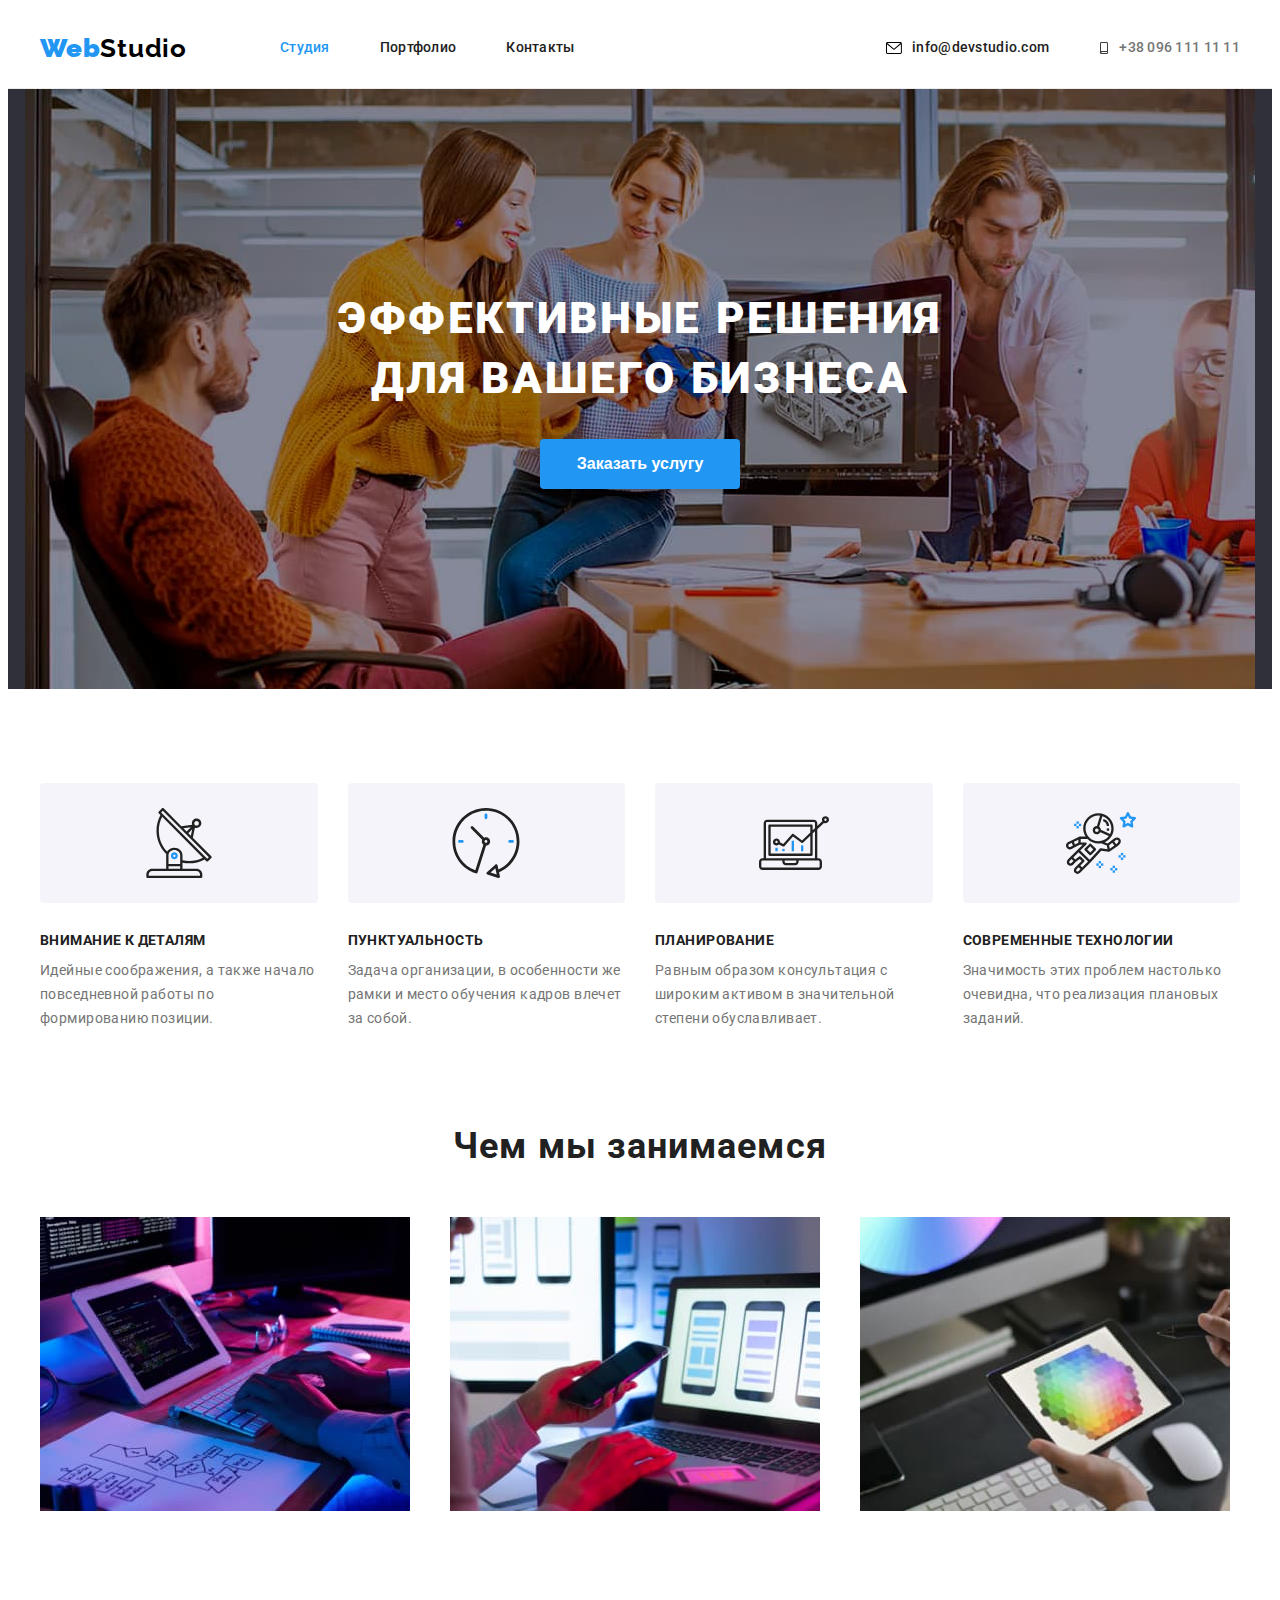
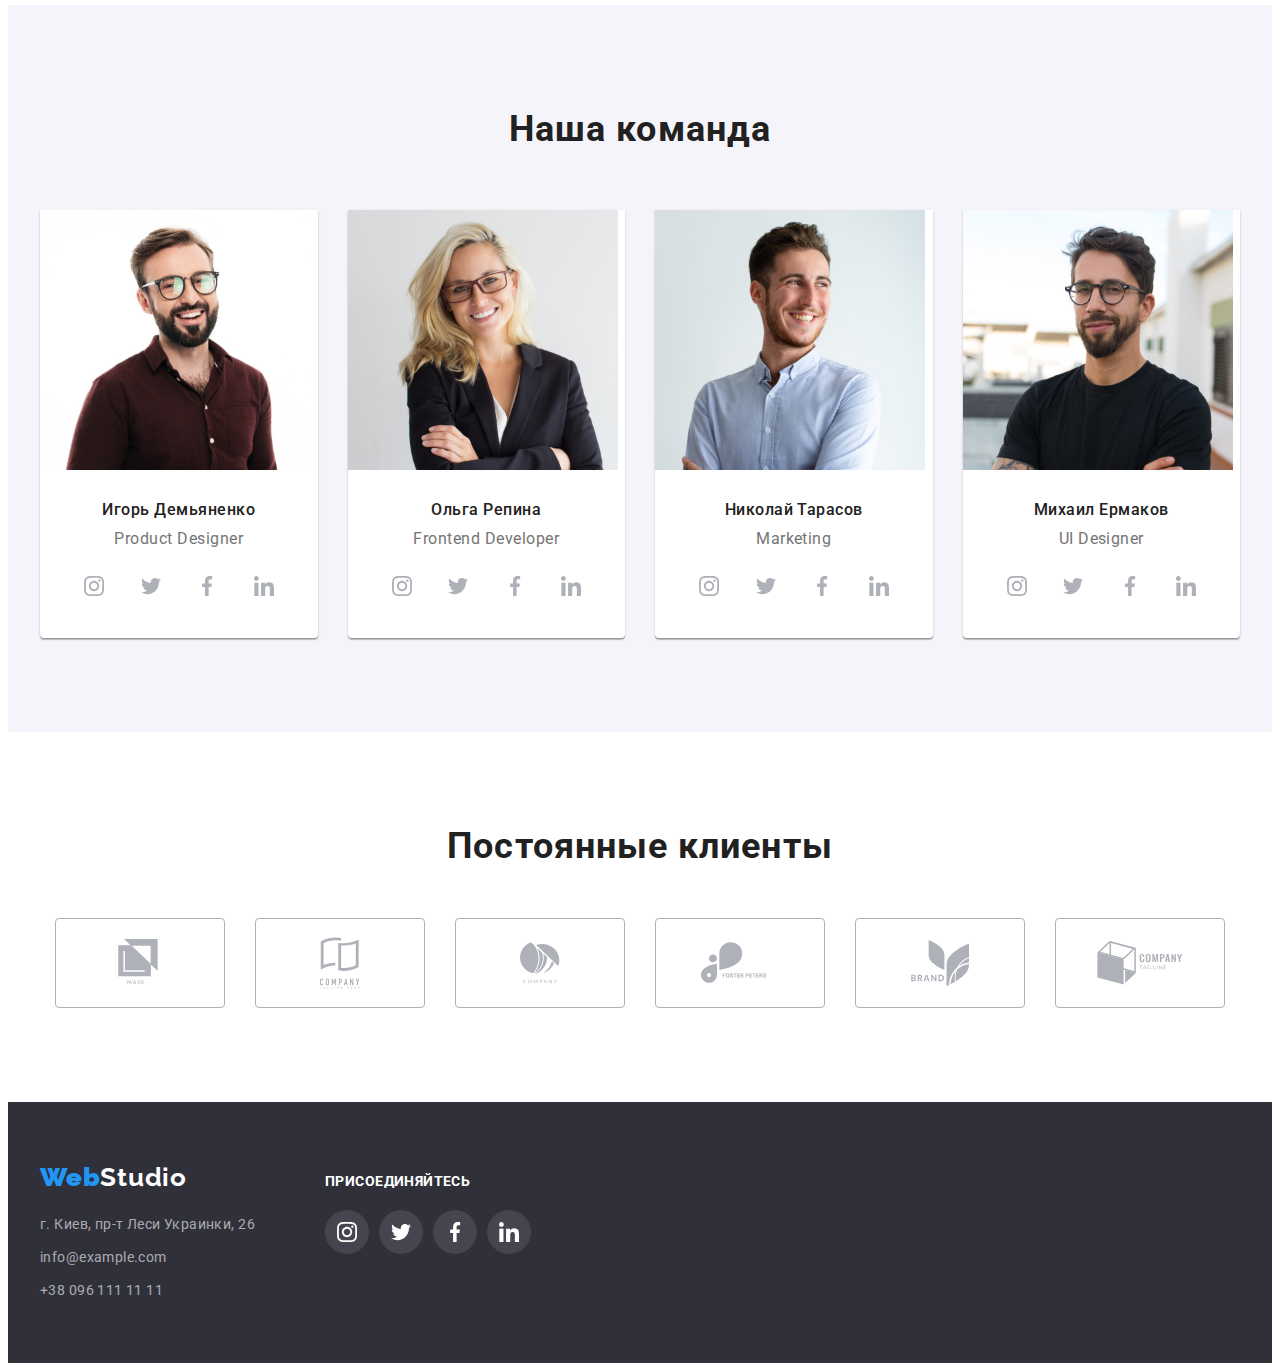
==== index.html @ 1218a974 "c" ====
<!DOCTYPE html>
<html lang="ru">
  <head>
    <meta charset="UTF-8" />
    <meta http-equiv="X-UA-Compatible" content="IE=edge" />
    <meta name="viewport" content="width=device-width, initial-scale=1.0" />
    <title>Вебстудия</title>
    <link
      rel="stylesheet"
      href="https://cdnjs.cloudflare.com/ajax/libs/modern-normalize/1.0.0/modern-normalize.min.css"
      integrity="sha512-ISS7cAi1PEhQ8jnbJpJZMd29NlhNj4AWYyLOSp2CE/CsHxTCu+r+t0D2yoJudVrd0/8fTVPUVDzY5Tvli75u/g=="
      crossorigin="anonymous"
    />

    <link rel="preconnect" href="https://fonts.gstatic.com" />
    <link
      href="https://fonts.googleapis.com/css2?family=Raleway:ital,wght@1,700&family=Roboto:wght@400;500;700;900&display=swap"
      rel="stylesheet"
    />
    <link rel="stylesheet" href="./css/styles.css" />
  </head>

  <body>
    <header class="header">
      <div class="container header-conteiner">
        <nav class="navigation">
          <a class="logo-link link" href=""
            ><span class="web">Web</span>Studio</a
          >

          <ul class="navigation-list list">
            <li class="navigation-item">
              <a class="navigation-link link current" href="">Студия</a>
            </li>
            <li class="navigation-item">
              <a class="navigation-link link" href="./portfolio.html"
                >Портфолио</a
              >
            </li>
            <li class="navigation-item">
              <a class="navigation-link link" href="">Контакты</a>
            </li>
          </ul>
        </nav>
        <ul class="header-contact-list list">
          <li class="header-contact-list-item">
            <a class="mail-link link" href="mailto:info@devstudio.com">
              <svg class="envelope">
                <use
                  class="envelope-icon"
                  href="./images/sprite.svg#icon-envelope"
                ></use>
              </svg>
              info@devstudio.com</a
            >
          </li>
          <li class="header-contact-list-item">
            <a class="tel-link link" href="tel:+380961111111"
              ><svg class="smartfone">
                <use
                  class="smartfone-icon"
                  href="./images/sprite.svg#icon-smartphone"
                ></use>
              </svg>
              +38 096 111 11 11</a
            >
          </li>
        </ul>
      </div>
    </header>

    <main>
      <!--HERO-->
      <section class="hero">
        <div class="container hero-container">
          <h1 class="hero-title">
            Эффективные решения <br />
            для вашего бизнеса
          </h1>
          <button class="modal-btn" type="button">Заказать услугу</button>
        </div>
      </section>

      <!--Преимущества-->
      <section class="privelegius">
        <div class="container">
          <h2 class="visually-hidden">Преимущества</h2>
         
          <ul class="privelegius-list list">
            <li class="privelegius-item">
              <div class="privelegius-group">
                <svg class="privelegius-group-icon">
                  <use href="./images/sprite.svg#icon-antenna"></use>
                </svg>
              </div>
              <h3 class="privelegius-title">Внимание к деталям</h3>
              <p class="discription">
                Идейные соображения, а также начало повседневной работы по
                формированию позиции.
              </p>
            </li>
            <li class="privelegius-item">
              <div class="privelegius-group">
                <svg  class="privelegius-group-icon">
                  <use href="./images/sprite.svg#icon-clock"></use>
                </svg>
              </div>
              <h3 class="privelegius-title">Пунктуальность</h3>
              <p class="discription">
                Задача организации, в особенности же рамки и место обучения
                кадров влечет за собой.
              </p>
            </li>
            <li class="privelegius-item">
              <div class="privelegius-group">
                <svg  class="privelegius-group-icon">
                  <use href="./images/sprite.svg#icon-diagram"></use>
                </svg>
              </div class="privelegius-group">
              <h3 class="privelegius-title">Планирование</h3>
              <p class="discription">
                Равным образом консультация с широким активом в значительной
                степени обуславливает.
              </p>
            </li>
            <li class="privelegius-item">
              <div class="privelegius-group">
                <svg  class="privelegius-group-icon">
                  <use href="./images/sprite.svg#icon-astronaut"></use>
                </svg>
              </div>
              <h3 class="privelegius-title">Современные технологии</h3>
              <p class="discription">
                Значимость этих проблем настолько очевидна, что реализация
                плановых заданий.
              </p>
            </li>
          </ul>
        </div>
      </section>
      <!--Вид занятий-->
      <section class="about">
        <div class="container">
          <h2 class="about-title">Чем мы занимаемся</h2>
          <ul class="about-list list">
            <li class="about-list-item">
              <img
                class="about-list-img"
                src="./images/what-we-do/comp.jpg"
                alt="разрабатываем дизайн програм для компьютеров"
                width="370"
                height="294"
              />
            </li>
            <li class="about-list-item">
              <img
                src="./images/what-we-do/tel.jpg"
                alt="разрабатываем дизайн програм для телефонов"
                width="370"
                height="294"
              />
            </li>
            <li class="about-list-item">
              <img
                class="about-list-img"
                src="./images/what-we-do/tablet.jpg"
                alt="разрабатываем дизайн програм для планшетов"
                width="370"
                height="294"
              />
            </li>
          </ul>
        </div>
      </section>
      <!--Состав команды-->
      <section class="members">
        <div class="container">
          <h2 class="members-title">Наша команда</h2>
          <ul class="members-list list">
            <li class="members-list-item">
              <img
                class="members-list-foto"
                src="./images/our-team/igor.jpg"
                alt="молодой человек в коричневой рубашке и очках улыбается"
                width="270"
                height="260"
              />
              <div class="members-list-wrapper">
                
                <h3 class="name-title">Игорь Демьяненко</h3>
                <p class="profession" lang="en">Product Designer</p>
                <ul class="social-list list">
                  <li class="social-list-item">
                    <a class="social-list-link link" href="">
                      <div class="social-block">
                <svg class="social-list-icon">
                  <use href="./images/sprite.svg#icon-instagram">
                  </use>
                 
                </svg>
                </div>
                </a>
                </li>
                 <li class="social-list-item">
                    <a class="social-list-link link" href="">
                      <div class="social-block">
                <svg class="social-list-icon">
                  <use href="./images/sprite.svg#icon-twitter">
                  </use>
                 
                </svg>
                </div>
                </a>
                </li>
                 <li class="social-list-item">
                    <a class="social-list-link link" href="">
                      <div class="social-block">
                <svg class="social-list-icon">
                  <use href="./images/sprite.svg#icon-facebook">
                  </use>
                 
                </svg>
                </div>
                </a>
                </li>
                 <li class="social-list-item">
                    <a class="social-list-link link" href="">
                      <div class="social-block">
                <svg class="social-list-icon">
                  <use href="./images/sprite.svg#icon-linkedin">
                  </use>
                 
                </svg>
                </div>
                </a>
                </li>
                </ul>
              </div>
            </li>
            <li class="members-list-item">
              <img
                class="members-list-foto"
                src="./images/our-team/olga.jpg"
                alt="белокурая девушка в очках улыбается"
                width="270"
                height="260"
              />
              <div class="members-list-wrapper">
                <h3 class="name-title">Ольга Репина</h3>
                <p class="profession" lang="en">Frontend Developer</p>
                <ul class="social-list list">
                  <li class="social-list-item">
                    <a class="social-list-link link" href="">
                      <div class="social-block">
                <svg class="social-list-icon">
                  <use href="./images/sprite.svg#icon-instagram">
                  </use>
                 
                </svg>
                </div>
                </a>
                </li>
                 <li class="social-list-item">
                    <a class="social-list-link link" href="">
                      <div class="social-block">
                <svg class="social-list-icon">
                  <use href="./images/sprite.svg#icon-twitter">
                  </use>
                 
                </svg>
                </div>
                </a>
                </li>
                 <li class="social-list-item">
                    <a class="social-list-link link" href="">
                      <div class="social-block">
                <svg class="social-list-icon">
                  <use href="./images/sprite.svg#icon-facebook">
                  </use>
                 
                </svg>
                </div>
                </a>
                </li>
                 <li class="social-list-item">
                    <a class="social-list-link link" href="">
                      <div class="social-block">
                <svg class="social-list-icon">
                  <use href="./images/sprite.svg#icon-linkedin">
                  </use>
                 
                </svg>
                </div>
                </a>
                </li>
                </ul>
              </div>
            </li>
            <li class="members-list-item">
              <img
                class="members-list-foto"
                src="./images/our-team/nik.jpg"
                alt="молодой человек в голубой рубашке улыбается"
                width="270"
                height="260"
              />
              <div class="members-list-wrapper">
                <h3 class="name-title">Николай Тарасов</h3>
                <p class="profession" lang="en">Marketing</p>
                <ul class="social-list list">
                  <li class="social-list-item">
                    <a class="social-list-link link" href="">
                      <div class="social-block">
                <svg class="social-list-icon">
                  <use href="./images/sprite.svg#icon-instagram">
                  </use>
                 
                </svg>
                </div>
                </a>
                </li>
                 <li class="social-list-item">
                    <a class="social-list-link link" href="">
                      <div class="social-block">
                <svg class="social-list-icon">
                  <use href="./images/sprite.svg#icon-twitter">
                  </use>
                 
                </svg>
                </div>
                </a>
                </li>
                 <li class="social-list-item">
                    <a class="social-list-link link" href="">
                      <div class="social-block">
                <svg class="social-list-icon">
                  <use href="./images/sprite.svg#icon-facebook">
                  </use>
                 
                </svg>
                </div>
                </a>
                </li>
                 <li class="social-list-item">
                    <a class="social-list-link link" href="">
                      <div class="social-block">
                <svg class="social-list-icon">
                  <use href="./images/sprite.svg#icon-linkedin">
                  </use>
                 
                </svg>
                </div>
                </a>
                </li>
                </ul>
              </div>
            </li>
            <li class="members-list-item">
              <img
                class="members-list-foto"
                src="./images/our-team/mike.jpg"
                alt="молодой человек в черной футболке и очках улыбается"
                width="270"
                height="260"
              />
              <div class="members-list-wrapper">
                <h3 class="name-title">Михаил Ермаков</h3>
                <p class="profession" lang="en">UI Designer</p>
                <ul class="social-list list">
                  <li class="social-list-item">
                    <a class="social-list-link link" href="">
                      <div class="social-block">
                <svg class="social-list-icon">
                  <use href="./images/sprite.svg#icon-instagram">
                  </use>
                 
                </svg>
                </div>
                </a>
                </li>
                 <li class="social-list-item">
                    <a class="social-list-link link" href="">
                      <div class="social-block">
                <svg class="social-list-icon">
                  <use href="./images/sprite.svg#icon-twitter">
                  </use>
                 
                </svg>
                </div>
                </a>
                </li>
                 <li class="social-list-item">
                    <a class="social-list-link link" href="">
                      <div class="social-block">
                <svg class="social-list-icon">
                  <use href="./images/sprite.svg#icon-facebook">
                  </use>
                 
                </svg>
                </div>
                </a>
                </li>
                 <li class="social-list-item">
                    <a class="social-list-link link" href="">
                      <div class="social-block">
                <svg class="social-list-icon">
                  <use href="./images/sprite.svg#icon-linkedin">
                  </use>
                 
                </svg>
                </div>
                </a>
                </li>
                </ul>
        </div>
      </section>
      <!-- Секция постоянные клиенты  -->
      <section class="clients">
        <div class="clients-container container">
          <h2 class="clients-title">Постоянные клиенты</h2>
          <ul class="clients-list list">
            <li class="clients-list-item">
              <a class="clients-list-link link" href="">
                <div class="clients-block">
                <svg width="44" height="48" class="clients-list-icon" >
                  <use href="./images/sprite.svg#icon-logo-one"></use>
                </svg>
                </div>
            </a>
          </li>
            <li class="clients-list-item">
              <a class="clients-list-link link" href="">
                <div class="clients-block">
                 <svg width="40" height="52" class="clients-list-icon" >
                  <use href="./images/sprite.svg#icon-logo-two"></use>
                </svg>
                </div>

            </a>
          </li>
            <li class="clients-list-item">
              <a class="clients-list-link link" href="">
                <div class="clients-block">
                 <svg width="40" height="42" class="clients-list-icon" >
                   
                  <use href="./images/sprite.svg#icon-logo-thre"></use>
                </svg>
                </div>

            </a>
          </li>
            <li class="clients-list-item">
              <a class="clients-list-link link" href="">
                <div class="clients-block">
                 <svg width="78" height="42" class="clients-list-icon" >
                  <use href="./images/sprite.svg#icon-logo-four"></use>
                </svg>
                </div>

            </a>
          </li>
          <li class="clients-list-item">
              <a class="clients-list-link link" href="">
                <div class="clients-block">
                 <svg width="58" height="46" class="clients-list-icon" >
                  <use href="./images/sprite.svg#icon-logo-five"></use>
                </svg>
                </div>

            </a>
          </li>
          <li class="clients-list-item">
              <a class="clients-list-link link" href="">
                <div class="clients-block">
                 <svg width="88" height="44" class="clients-list-icon" >
                  <use href="./images/sprite.svg#icon-logo-six"></use>
                </svg>
                </div>

            </a>
          </li>
          </ul>
        </div>
      </section >
    </main>
    <footer class="footer">
      <h2 class="visually-hidden">Контакты</h2>
      
      <div class="container footer-container">
        <div class="footer-contacts">
        <a class="footer-logo link" href=""
          ><span class="web">Web</span>Studio</a
        >
        
          <address class="address">
            <ul class="footer-list list">
              <li class="footer-list-item">
                <a
                  class="footer-list-link link"
                  href="https://goo.gl/maps/RYazmXWVpMXztePi6"
                  target="_blank"
                  rel="noopener noreferrer"
                  >г. Киев, пр-т Леси Украинки, 26</a
                >
              </li>
              <li class="footer-list-item">
                <a class="footer-list-link link" href="mailto:info@example.com"
                  >info@example.com</a
                >
              </li>
              <li class="footer-list-item">
                <a class="footer-list-link link" href="tel:+380961111111"
                  >+38 096 111 11 11</a
                >
              </li>
            </ul>
          </address>
          </div>
        
      
      <div class="footer-social">
        <b class="footer-social-join">присоединяйтесь</b>
         <ul class="footer-social-list list">
                  <li class="footer-social-list-item">
                    <a class="footer-social-list-link link" href="">
                      <div class="footer-social-block">
                <svg class="footer-social-list-icon">
                  <use href="./images/sprite.svg#icon-instagram">
                  </use>
                 
                </svg>
                </div>
                </a>
                </li>
                 <li class="footer-social-list-item">
                    <a class="footer-social-list-link link" href="">
                      <div class="footer-social-block">
                <svg class="footer-social-list-icon">
                  <use href="./images/sprite.svg#icon-twitter">
                  </use>
                 
                </svg>
                </div>
                </a>
                </li>
                 <li class="footer-social-list-item">
                    <a class="footer-social-list-link link" href="">
                      <div class="footer-social-block">
                <svg class="footer-social-list-icon">
                  <use href="./images/sprite.svg#icon-facebook">
                  </use>
                 
                </svg>
                </div>
                </a>
                </li>
                 <li class="footer-social-list-item">
                    <a class="footer-social-list-link link" href="">
                      <div class="footer-social-block">
                <svg class="footer-social-list-icon">
                  <use href="./images/sprite.svg#icon-linkedin">
                  </use>
                 
                </svg>
                </div>
                </a>
                </li>
                </ul>

      </div>
      </div>
    </footer>
  </body>
</html>
---- css/styles.css ----
:root {
  --main-font: "Roboto", sans-serif;
  --secondary-font: "Raleway", sans-serif;
  --accent-color: #2196f3;
}
body {
  font-family: var(--main-font);
}
h1,
h2,
h3,
h4,
h5,
h6,
p {
  margin: 0;
}
ul,
ol {
  margin: 0;
  padding: 0;
}
img {
  display: block;
}
.link {
  text-decoration: none;
}
.list {
  list-style: none;
}
.address {
  font-style: normal;
}
.visually-hidden {
  position: absolute !important;
  clip: rect(1px 1px 1px 1px); /* IE6, IE7 */
  clip: rect(1px, 1px, 1px, 1px);
  padding: 0 !important;
  border: 0 !important;
  height: 1px !important;
  width: 1px !important;
  overflow: hidden;
}
.navigation-list .link.current {
  color: var(--accent-color);
}
/* =======================ШАПКА============================ */
.header {
  padding: 0;
  margin: 0;

  border-bottom: 1px solid #ececec;
}
.header .header-conteiner {
  display: flex;
  align-items: center;
}
.container {
  width: 1200px;
  margin: 0 auto;
  padding-left: 15px;
  padding-right: 15px;
}
.navigation {
  display: flex;
  align-items: center;
}

.navigation-list {
  display: flex;
  align-items: center;
  margin: 0;
  padding: 0;
}

.navigation-item:not(:last-child) {
  margin-right: 50px;
}
.navigation-link {
  font-weight: 500;
  font-size: 14px;
  line-height: 1.14;
  letter-spacing: 0.02em;
  display: block;
  padding: 32px 0;

  color: #212121;
}
.navigation-link:hover,
.navigation-link:focus {
  color: var(--accent-color);
}
.web {
  font-family: var(--secondary-font);

  font-weight: 900;
  font-size: 26px;
  line-height: 1.19x;

  letter-spacing: 0.03em;

  color: var(--accent-color);
}
.logo-link {
  margin-right: 93px;
  font-family: var(--secondary-font);

  font-weight: 700;
  font-size: 26px;
  line-height: 1.19;

  letter-spacing: 0.03em;

  color: #000000;
}
.header-contact-list {
  display: flex;
  align-items: center;

  margin-left: auto;
  padding: 0;
}
.header-contact-list-item {
  display: flex;
  align-items: center;
  margin-left: auto;
}
.envelope {
  display: flex;
  align-items: center;
  width: 16px;
  height: 12px;
  margin-right: 10px;
}
.envelope:focus,
.envelope:hover {
  fill: var(--accent-color);
}

.mail-link {
  align-items: center;
  display: flex;
  padding: 32px 0;

  margin-right: 50px;
  font-weight: 500;
  font-size: 14px;
  line-height: 1.14;
  letter-spacing: 0.02em;

  color: #212121;
}
.mail-link:hover,
.mail-link:focus {
  color: var(--accent-color);
  fill: var(--accent-color);
}
.smartfone {
  display: flex;
  align-items: center;
  width: 10px;
  height: 12px;
  margin-right: 10px;
}
.smartfone:hover,
.smartfone:focus {
  fill: var(--accent-color);
}
.tel-link {
  align-items: center;
  display: flex;
  padding: 32px 0;
  font-weight: 500;
  font-size: 14px;
  line-height: 1.14;
  letter-spacing: 0.02em;

  color: #757575;
}
.tel-link:hover,
.tel-link:focus {
  color: var(--accent-color);
  fill: var(--accent-color);
}
/* ============================КОНЕЦ ШАПКИ========================== */

/* ===========================ГЛАВНАЯ СТУДИЯ=============================== */
.hero .container {
  padding: 200px 252px;
  text-align: center;

  width: 1200px;
  margin: 0 auto;
  padding-left: 15px;
  padding-right: 15px;
}
.hero-container {
  margin: 0 auto;
  max-width: 1600px;
  background-color: #2f303a;
  background-image: url("../images/hero-logo/main-logo.jpg");
  background-repeat: no-repeat;
  background-size: cover;
}
.hero {
  background-color: #2f303a;
  margin: 0;
}
.hero-title {
  font-weight: 900;
  font-size: 44px;
  line-height: 1.36;
  max-width: calc(100% / 1.72);
  margin: 0 auto 30px auto;

  letter-spacing: 0.06em;
  text-transform: uppercase;

  color: #ffffff;
}
.modal-btn {
  display: block;
  margin: 0 auto;
  font-weight: 700;
  font-size: 16px;
  line-height: 1.9;
  cursor: pointer;
  min-width: 200px;
  padding-top: 10px;
  padding-bottom: 10px;
  padding-left: 32px;
  padding-right: 32px;

  color: #ffffff;
  background: #2196f3;
  box-shadow: 0px 4px 4px rgba(0, 0, 0, 0.15);
  border: transparent;
  border-radius: 4px;
}
.privelegius {
  margin: 0;
  padding: 94px 0;
}
.privelegius-group {
  display: flex;
  justify-content: center;
  align-items: center;
  margin-bottom: 30px;
  padding-top: 25px;
  padding-bottom: 25px;
  padding-left: 100px;
  padding-right: 100px;
  background: #f5f4fa;
  border-radius: 4px;
}
.privelegius-group-icon {
  width: 70px;
  height: 70px;
}
.privelegius-title {
  margin-bottom: 10px;
  font-weight: 700;
  font-size: 14px;
  line-height: 1.14;
  letter-spacing: 0.03em;
  text-transform: uppercase;

  color: #212121;
}
.privelegius-list {
  display: flex;
  margin-left: -30px;
  margin-top: -30px;
}
.privelegius-item {
  flex-basis: calc(100% / 4 - 30px);
  margin-left: 30px;
  margin-top: 30px;
}
.discription {
  font-weight: normal;
  font-size: 14px;
  line-height: 1.71;
  margin: 0;

  letter-spacing: 0.03em;

  color: #757575;
}
.about-title {
  text-align: center;

  margin-bottom: 50px;
  font-weight: 700;
  font-size: 36px;
  line-height: 1.17;

  letter-spacing: 0.03em;

  color: #212121;
}
.about {
  margin: 0;
  padding-bottom: 94px;
}
.about-list {
  display: flex;
  flex-wrap: wrap;
  margin-left: -30px;

  margin-top: -30px;
}
.about-list-item {
  flex-basis: calc(100% / 3 - 30px);
  margin-left: 30px;
  margin-top: 30px;
}
.about-list-img {
  display: block;
  max-width: 100%;
}
.social-list {
  display: flex;
  align-items: center;
  justify-content: space-between;
  margin-left: 32px;
  margin-right: 32px;
  background: #ffffff;
  margin-top: 16px;
}

.social-block {
  display: flex;
  justify-content: center;
  align-items: center;
  width: 44px;
  height: 44px;
  border-radius: 50%;
}
.social-list-link:hover .social-block {
  background-color: var(--accent-color);
}
.social-list-link:focus .social-block {
  background-color: var(--accent-color);
}
.social-list-link:hover .social-list-icon {
  fill: #ffffff;
}
.social-list-link:focus .social-list-icon {
  fill: #ffffff;
}
.social-list-icon {
  width: 20px;
  height: 20px;
  fill: #afb1b8;
}

.members {
  margin: 0;

  background-color: #f5f4fa;
  padding-top: 94px;
  padding-bottom: 94px;
}
.members-title {
  text-align: center;
  margin-bottom: 50px;
  font-weight: 700;
  font-size: 36px;
  line-height: 1.7;

  letter-spacing: 0.03em;

  color: #212121;
}
.members-list {
  display: flex;
  flex-wrap: wrap;
  margin-left: -30px;
  margin-top: -30px;
}
.members-list-item {
  flex-basis: calc(100% / 4 - 30px);
  margin-left: 30px;
  margin-top: 30px;
  box-shadow: 0px 1px 3px rgba(0, 0, 0, 0.12), 0px 1px 1px rgba(0, 0, 0, 0.14),
    0px 2px 1px rgba(0, 0, 0, 0.2);
  border-radius: 0px 0px 4px 4px;
  background: #ffffff;
}
.members-list-foto {
  display: block;
  max-width: 100%;
}
.members-list-wrapper {
  padding-top: 30px;
  padding-bottom: 30px;
}
.name-title {
  font-weight: 500;
  font-size: 16px;
  line-height: 1.19;
  text-align: center;
  margin-bottom: 10px;

  letter-spacing: 0.03em;

  color: #212121;
}
.profession {
  font-weight: 400;
  font-size: 16px;
  line-height: 1.19;
  text-align: center;

  letter-spacing: 0.03em;

  color: #757575;
}
.clients {
  display: flex;
  align-items: center;
  justify-content: center;
  padding-top: 94px;
  padding-bottom: 94px;
}
.clients-title {
  font-family: var(--main-font);
  font-style: normal;
  font-weight: bold;
  font-size: 36px;
  line-height: 1.16;
  text-align: center;
  letter-spacing: 0.03em;
  margin-bottom: 50px;

  color: #212121;
}
.clients-list {
  display: flex;
  align-items: center;
  justify-content: center;
  flex-wrap: wrap;
  margin-left: -30px;
  margin-top: -30px;
}
.clients-block {
  flex-basis: calc(100% / 6 - 30px);
  margin-left: 30px;
  margin-top: 30px;
  width: 170px;
  height: 90px;
  border: 1px solid #afb1b8;
  box-sizing: border-box;
  border-radius: 4px;
  display: inline-flex;
  justify-content: center;
  align-items: center;
}
.clients-list-link:focus .clients-list-icon {
  fill: var(--accent-color);
}
.clients-list-link:hover .clients-list-icon {
  fill: var(--accent-color);
}

.clients-list-link:hover .clients-block {
  border-color: var(--accent-color);
}
.clients-list-link:focus .clients-block {
  border-color: var(--accent-color);

  cursor: pointer;
}

.clients-list-icon {
  fill: #afb1b8;
}
/* =======================КОНЕЦ ГЛАВНОЙ СТУДИИ================== */

/* ===============================ФУТЕР========================== */
.footer {
  display: flex;
  background-color: #2f303a;
  padding-top: 60px;
  padding-bottom: 60px;
}

.footer-logo {
  display: block;

  margin-bottom: 20px;
  font-family: var(--secondary-font);

  font-weight: bold;
  font-size: 26px;
  line-height: 1.19;

  letter-spacing: 0.03em;

  color: #ffffff;
}
.footer-list-item:not(:last-child) {
  margin-bottom: 9px;
}

.footer-list-link {
  font-weight: 400;
  font-size: 14px;
  line-height: 1.71;

  letter-spacing: 0.03em;

  color: #ffffff99;
}
.footer-list-link:hover,
.footer-list-link:focus {
  color: #ffffff;
}
.footer-container {
  display: flex;
  align-items: baseline;
}
.footer-social {
  margin-left: 70px;
}
.footer-social-list-item:not(:last-child) {
  margin-right: 10px;
}
.footer-social-join {
  font-family: var(--main-font);

  font-weight: bold;
  font-size: 14px;
  line-height: 1.14;
  letter-spacing: 0.03em;
  text-transform: uppercase;

  color: #ffffff;
}
.footer-social-block {
  display: flex;
  justify-content: center;
  align-items: center;
  width: 44px;
  height: 44px;
  border-radius: 50%;
  background: rgba(255, 255, 255, 0.1);
}
.footer-social-list {
  display: flex;
  align-items: center;
  justify-content: space-between;
  margin-top: 20px;
}
.footer-social-list-icon {
  width: 20px;
  height: 20px;
  fill: #ffffff;
}
.footer-social-list-link:hover .footer-social-block {
  background-color: var(--accent-color);
}

/* ======================КОНЕЦ ФУТЕРА===================== */

/* =========================ГЛАВНАЯ ПОРТФОЛИО================== */
.nav-btn {
  margin: 0;
  padding: 94px 0;
}
.nav-btn-list {
  display: flex;

  justify-content: center;
  margin: 0 0 50px 0;
  padding: 0;
}
.navigation-btn-list-item:not(:last-child) {
  margin-right: 8px;
}
.nav-btn-list-but {
  display: block;
  padding: 6px 22px;
  font-weight: 500;
  font-size: 16px;
  line-height: 1.62;
  border: transparent;
  border-radius: 4px;

  letter-spacing: 0.03em;

  color: #212121;
}
.nav-btn-list-but:hover,
.nav-btn-list-but:focus {
  background: var(--accent-color);
  color: #ffffff;
  box-shadow: 0px 3px 1px rgba(0, 0, 0, 0.1), 0px 1px 2px rgba(0, 0, 0, 0.08),
    0px 2px 2px rgba(0, 0, 0, 0.12);
}
.elements-list {
  display: flex;
  flex-wrap: wrap;
  margin-top: -30px;
  margin-left: -30px;
  padding-top: 34px;
  padding-bottom: 94px;
}
.elements-list-item {
  flex-basis: calc(100% / 3 - 30px);
  margin-left: 30px;
  margin-top: 30px;
  border: 1px solid #eee;
}
.elements-list-img {
  display: block;
  align-items: center;
  max-width: 100%;
  margin: 0 0 20px 0;
}

.elements-list-title {
  margin: 0 0 4px 0;
  padding: 0 24px;
  font-weight: 700;
  font-size: 18px;
  line-height: 2;

  letter-spacing: 0.06em;

  color: #212121;
}
.elements-list-progects {
  margin: 0 0 20px 0;
  padding: 0 24px;
  font-weight: normal;
  font-size: 16px;
  line-height: 1.88;

  letter-spacing: 0.03em;

  color: #757575;
}
.elements-list-item:hover {
  box-shadow: 0px 1px 1px rgba(0, 0, 0, 0.12), 0px 4px 4px rgba(0, 0, 0, 0.06),
    1px 4px 6px rgba(0, 0, 0, 0.16);
}
/* ======================КОНЕЦ ГЛАВНОЙ ПОРТФОЛИО=============== */
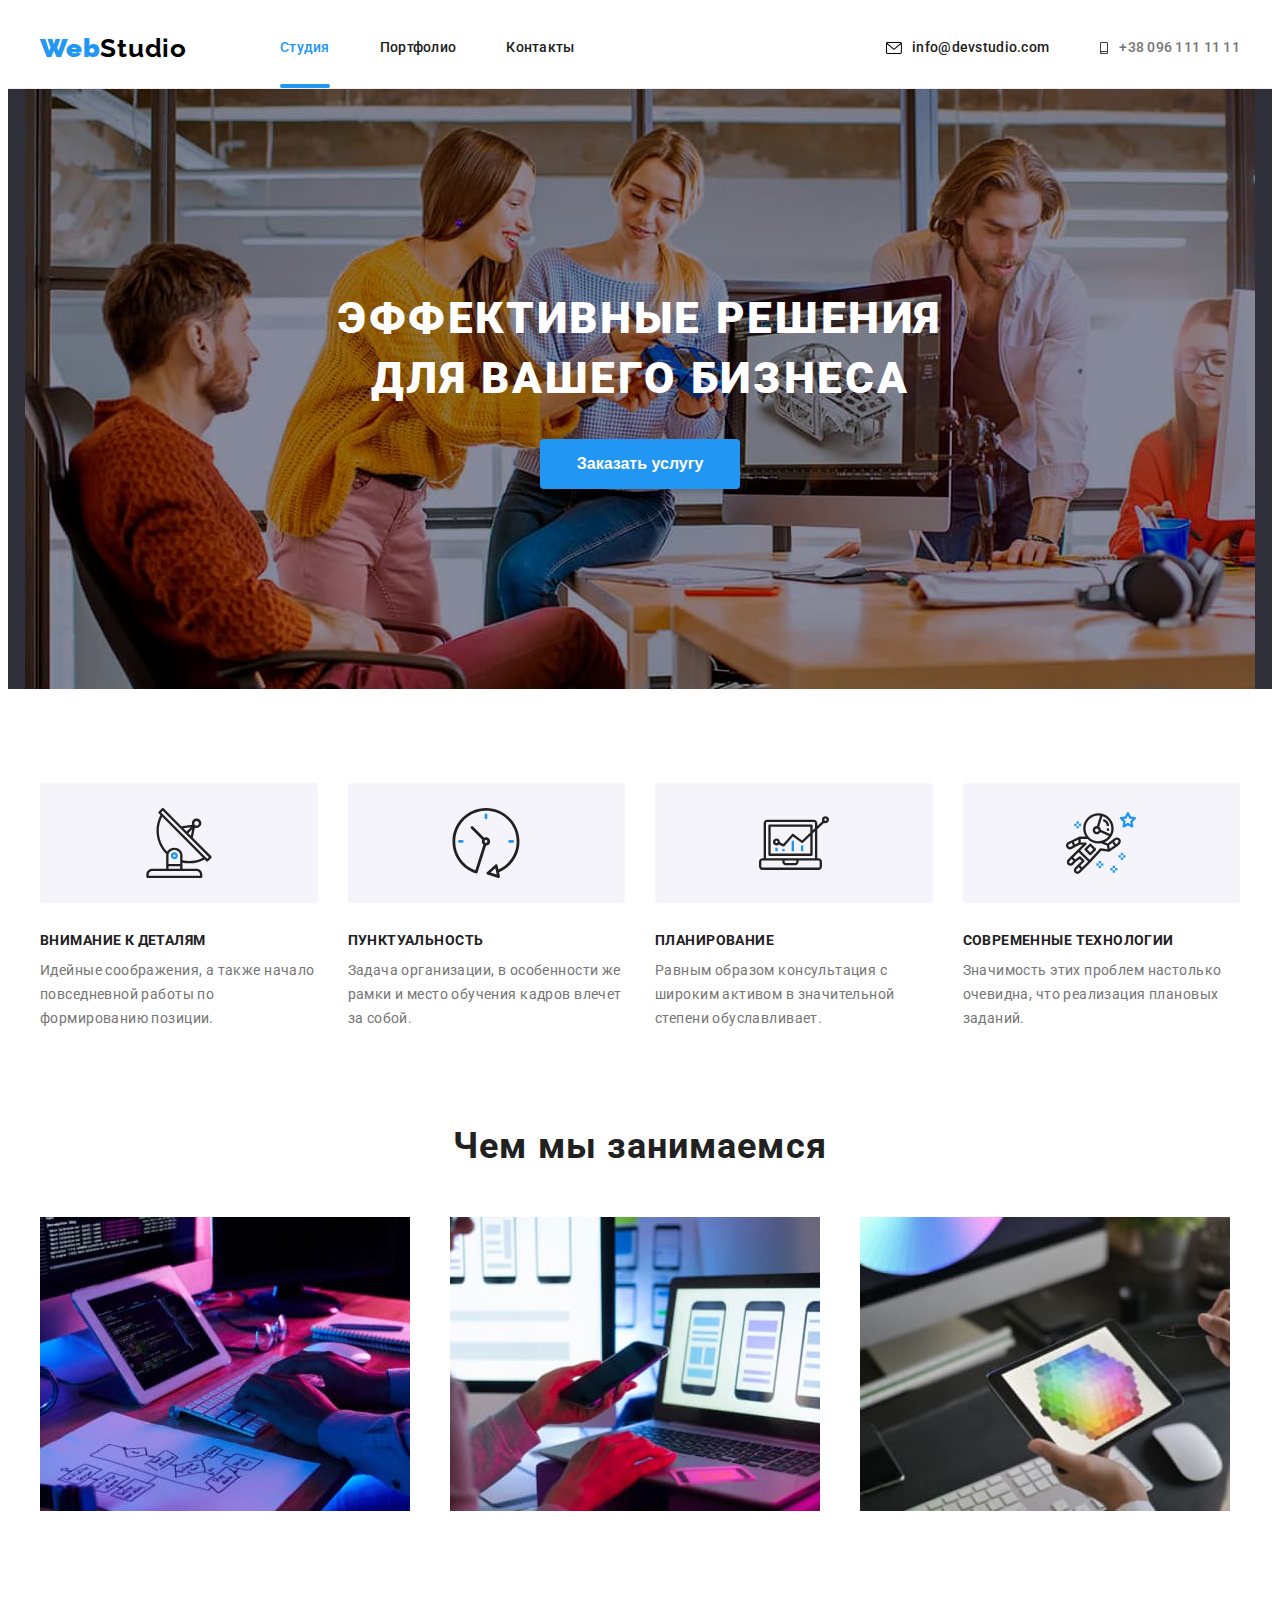
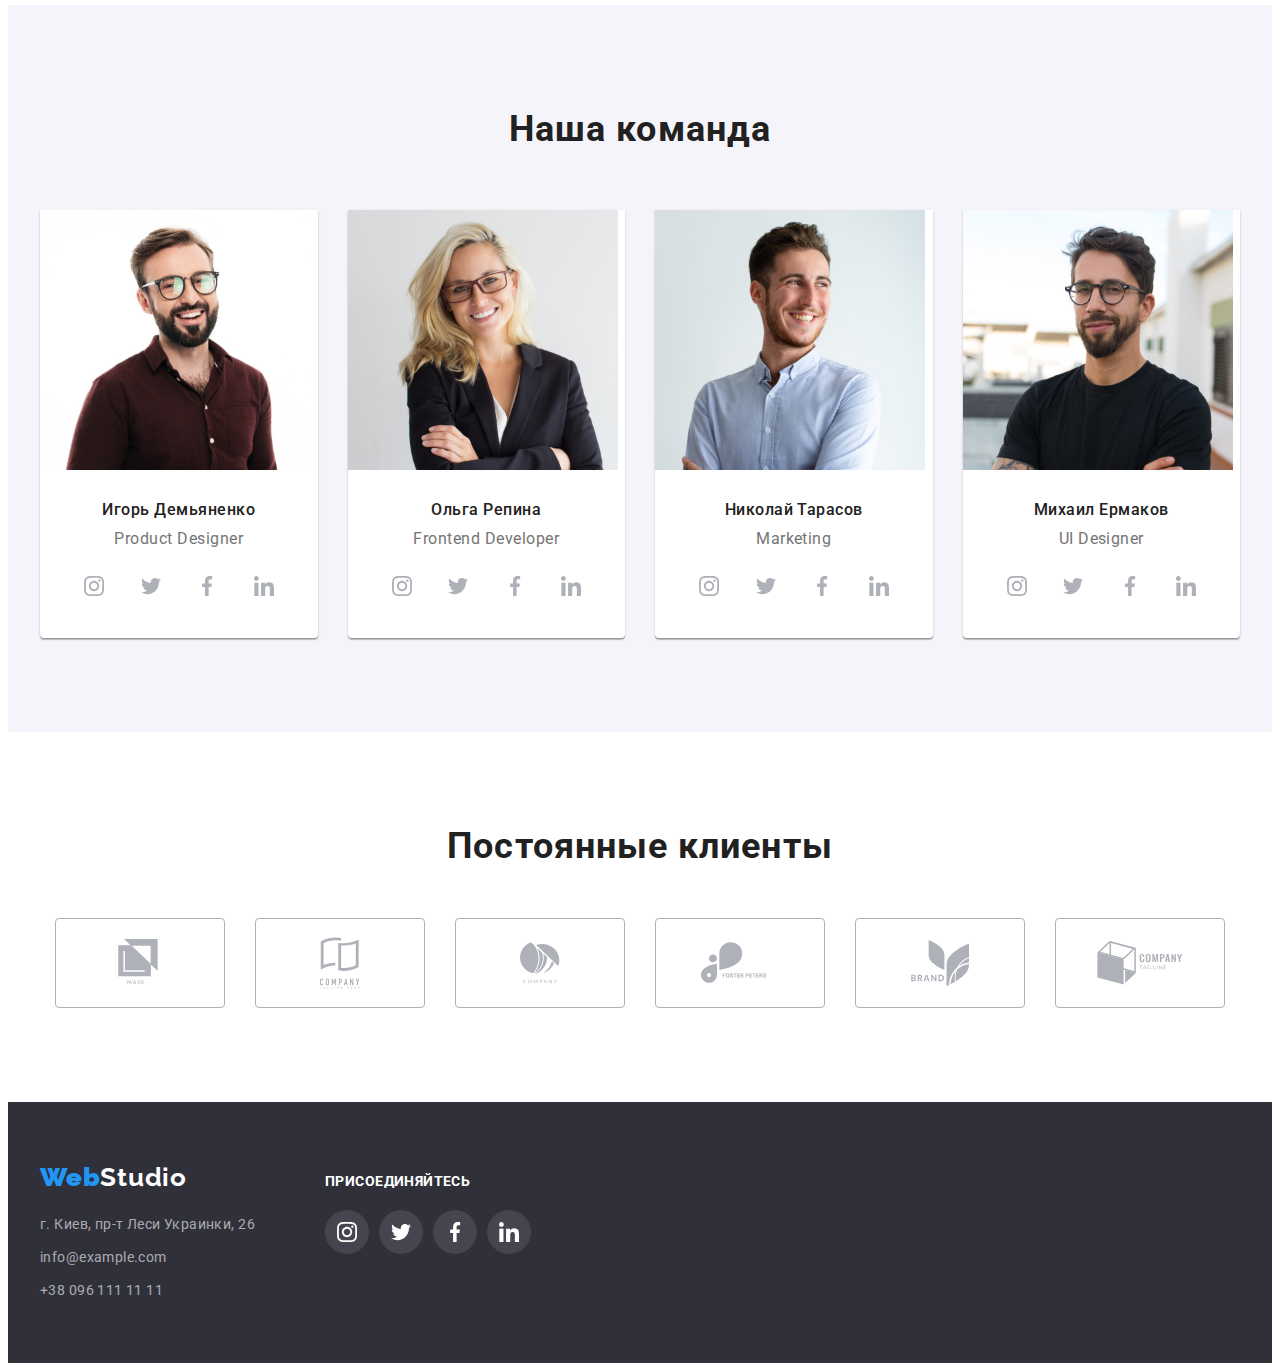
==== commit 559eeb47: "эффекты шапки" ====
--- a/index.html
+++ b/index.html
@@ -30,10 +30,10 @@
 
           <ul class="navigation-list list">
             <li class="navigation-item">
-              <a class="navigation-link link current" href="">Студия</a>
+              <a class="navigation-link link current active-nav-link" href="">Студия</a>
             </li>
             <li class="navigation-item">
-              <a class="navigation-link link" href="./portfolio.html"
+              <a class="navigation-link link " href="./portfolio.html"
                 >Портфолио</a
               >
             </li>
--- a/css/styles.css
+++ b/css/styles.css
@@ -86,6 +86,23 @@
   padding: 32px 0;
 
   color: #212121;
+  transition-property: color;
+  transition-timing-function: cubic-bezier(0.4, 0, 0.2, 1);
+  transition-duration: 250ms;
+}
+.navigation-list .navigation-item {
+  position: relative;
+}
+.active-nav-link::after {
+  content: "";
+  position: absolute;
+  display: block;
+  top: 76px;
+  left: 0;
+  width: 100%;
+  height: 4px;
+  border-radius: 2px;
+  background: var(--accent-color);
 }
 .navigation-link:hover,
 .navigation-link:focus {
@@ -132,6 +149,9 @@
   width: 16px;
   height: 12px;
   margin-right: 10px;
+  transition-property: fill;
+  transition-timing-function: cubic-bezier(0.4, 0, 0.2, 1);
+  transition-duration: 250ms;
 }
 .envelope:focus,
 .envelope:hover {
@@ -162,6 +182,9 @@
   width: 10px;
   height: 12px;
   margin-right: 10px;
+  transition-property: fill;
+  transition-timing-function: cubic-bezier(0.4, 0, 0.2, 1);
+  transition-duration: 250ms;
 }
 .smartfone:hover,
 .smartfone:focus {
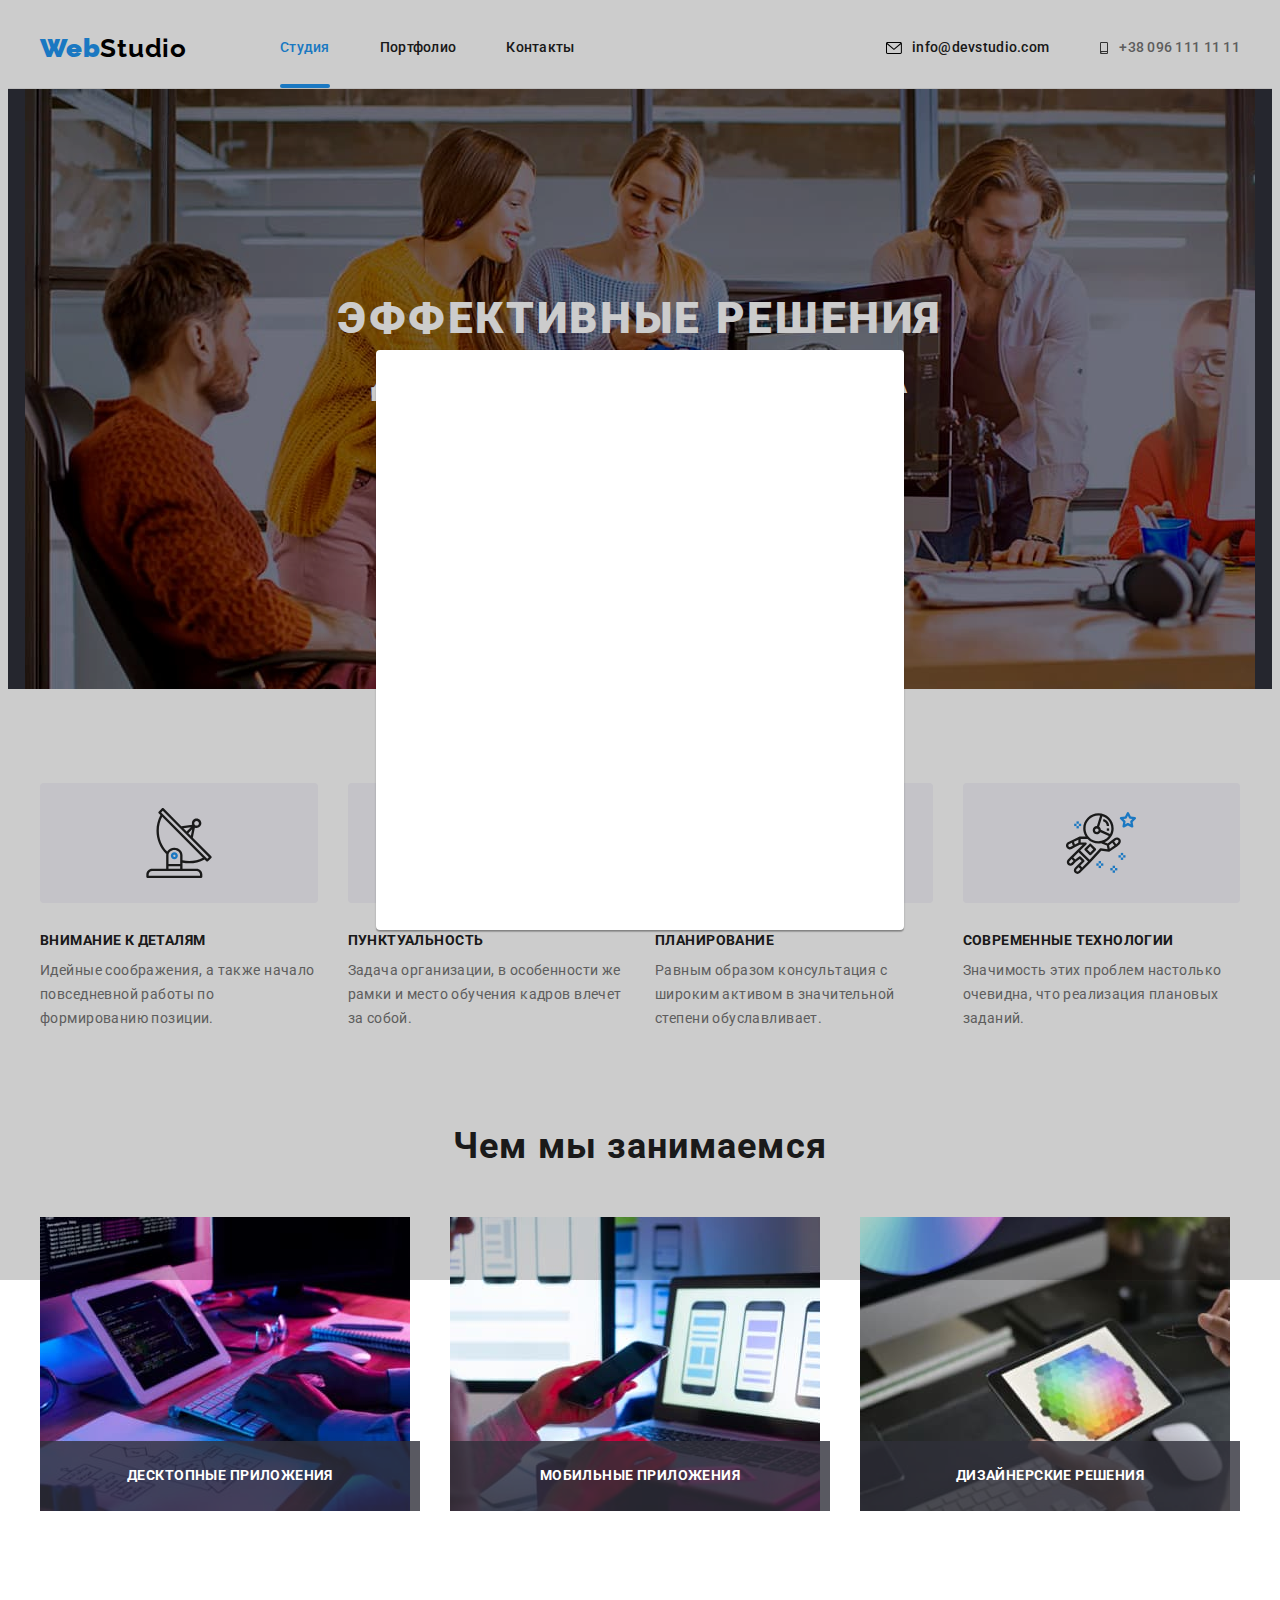
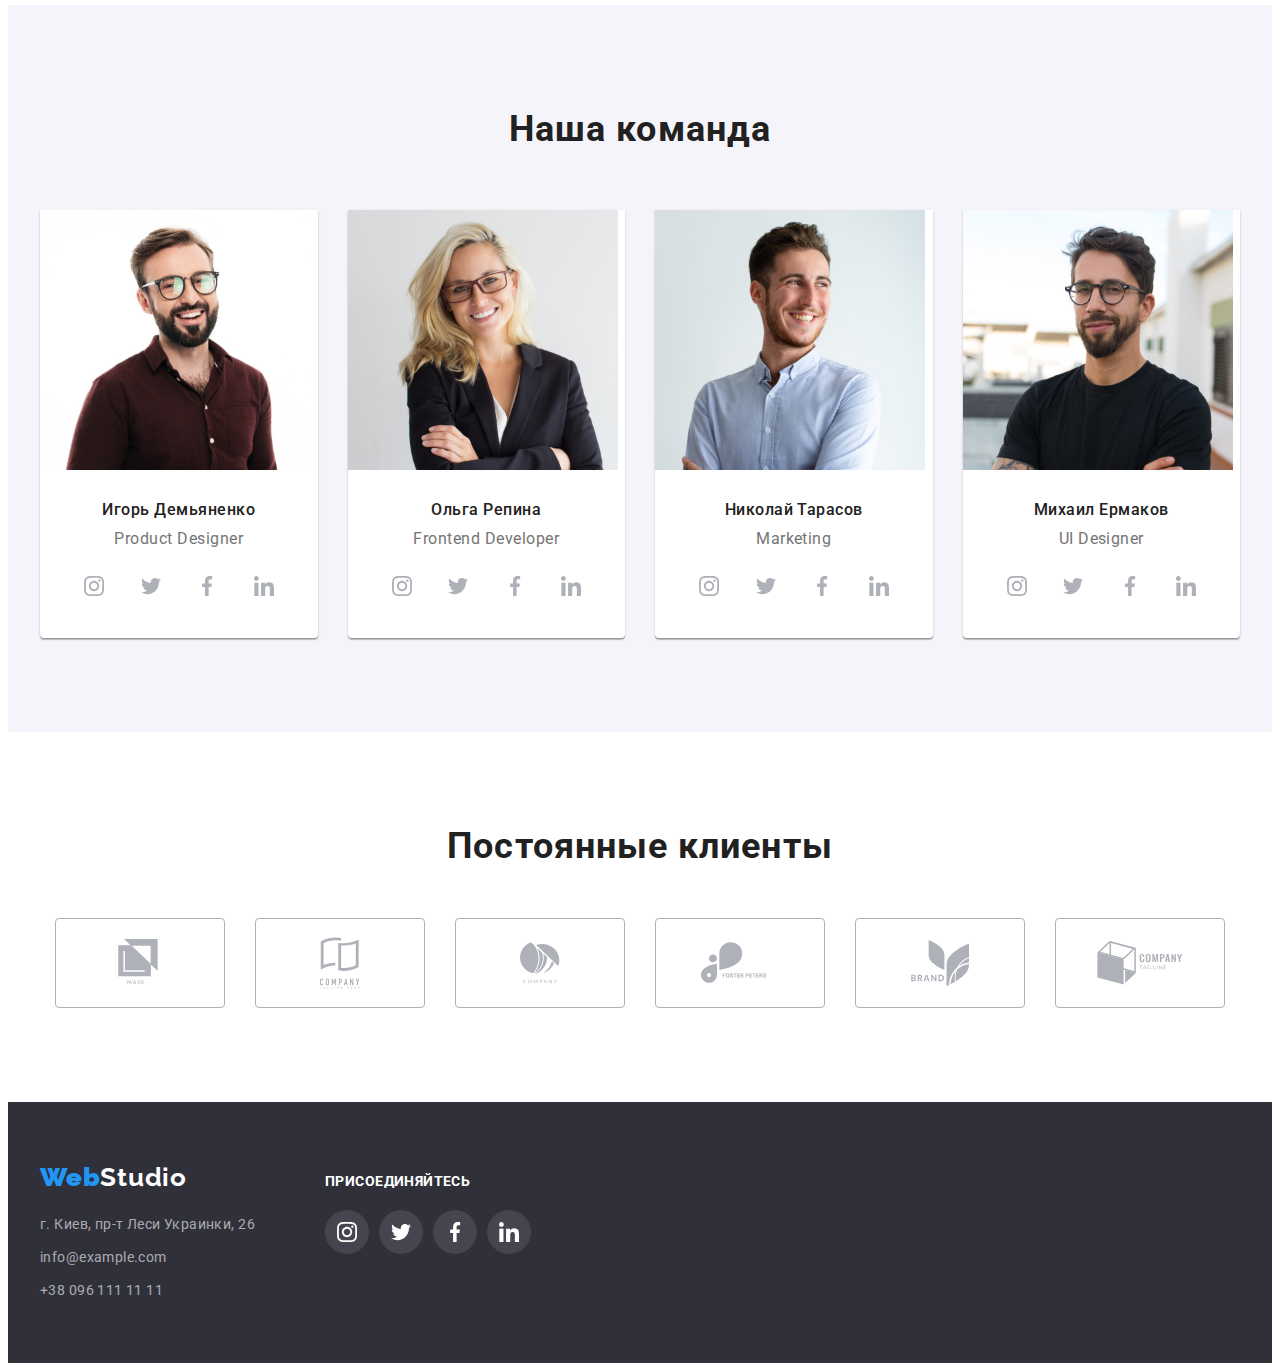
==== commit 3b249a36: "modal" ====
--- a/index.html
+++ b/index.html
@@ -144,6 +144,7 @@
           <h2 class="about-title">Чем мы занимаемся</h2>
           <ul class="about-list list">
             <li class="about-list-item">
+              <div class="about-list-wrapper">
               <img
                 class="about-list-img"
                 src="./images/what-we-do/comp.jpg"
@@ -151,16 +152,22 @@
                 width="370"
                 height="294"
               />
+              <p class="about-list-text">Десктопные приложения</p>
+              </div>
             </li>
             <li class="about-list-item">
+              <div class="about-list-wrapper">
               <img
                 src="./images/what-we-do/tel.jpg"
                 alt="разрабатываем дизайн програм для телефонов"
                 width="370"
                 height="294"
               />
+              <p class="about-list-text">Мобильные приложения</p>
+              </div>
             </li>
             <li class="about-list-item">
+              <div class="about-list-wrapper">
               <img
                 class="about-list-img"
                 src="./images/what-we-do/tablet.jpg"
@@ -168,6 +175,8 @@
                 width="370"
                 height="294"
               />
+              <p class="about-list-text">Дизайнерские решения</p>
+              </div>
             </li>
           </ul>
         </div>
@@ -570,5 +579,8 @@
       </div>
       </div>
     </footer>
+    <div class="backdrop">
+      <div class="modal"></div>
+    </div>
   </body>
 </html>
--- a/css/styles.css
+++ b/css/styles.css
@@ -151,7 +151,6 @@
   margin-right: 10px;
   transition-property: fill;
   transition-timing-function: cubic-bezier(0.4, 0, 0.2, 1);
-  transition-duration: 250ms;
 }
 .envelope:focus,
 .envelope:hover {
@@ -170,6 +169,9 @@
   letter-spacing: 0.02em;
 
   color: #212121;
+  transition-property: color fill;
+  transition-timing-function: cubic-bezier(0.4, 0, 0.2, 1);
+  transition-duration: 250ms;
 }
 .mail-link:hover,
 .mail-link:focus {
@@ -184,7 +186,6 @@
   margin-right: 10px;
   transition-property: fill;
   transition-timing-function: cubic-bezier(0.4, 0, 0.2, 1);
-  transition-duration: 250ms;
 }
 .smartfone:hover,
 .smartfone:focus {
@@ -200,6 +201,9 @@
   letter-spacing: 0.02em;
 
   color: #757575;
+  transition-property: color fill;
+  transition-timing-function: cubic-bezier(0.4, 0, 0.2, 1);
+  transition-duration: 250ms;
 }
 .tel-link:hover,
 .tel-link:focus {
@@ -343,6 +347,27 @@
   display: block;
   max-width: 100%;
 }
+.about-list-wrapper {
+  position: relative;
+}
+.about-list-text {
+  position: absolute;
+  bottom: 0;
+  right: 0;
+  background-color: rgba(47, 48, 58, 0.8);
+  width: 100%;
+  padding-top: 27px;
+  padding-bottom: 27px;
+  font-family: var(--main-font);
+  font-weight: bold;
+  font-size: 14px;
+  line-height: 1.14;
+  text-align: center;
+  letter-spacing: 0.03em;
+  text-transform: uppercase;
+
+  color: #ffffff;
+}
 .social-list {
   display: flex;
   align-items: center;
@@ -361,6 +386,7 @@
   height: 44px;
   border-radius: 50%;
 }
+
 .social-list-link:hover .social-block {
   background-color: var(--accent-color);
 }
@@ -481,6 +507,11 @@
   justify-content: center;
   align-items: center;
 }
+.clients-list-link {
+  height: 100%;
+  width: 100%;
+}
+
 .clients-list-link:focus .clients-list-icon {
   fill: var(--accent-color);
 }
@@ -587,6 +618,28 @@
 }
 
 /* ======================КОНЕЦ ФУТЕРА===================== */
+/* =====================Модальное окно==================== */
+.backdrop {
+  position: fixed;
+  top: 0;
+  left: 0;
+  width: 100vw;
+  height: 100vw;
+  background-color: rgba(0, 0, 0, 0.2);
+}
+.modal {
+  position: absolute;
+  top: 50%;
+  left: 50%;
+  transform: translate(-50%, -50%);
+  width: 528px;
+  height: 580px;
+  background-color: #ffffff;
+  box-shadow: 0px 1px 3px rgba(0, 0, 0, 0.12), 0px 1px 1px rgba(0, 0, 0, 0.14),
+    0px 2px 1px rgba(0, 0, 0, 0.2);
+  border-radius: 4px;
+}
+/* ======================Конец модального окна============== */
 
 /* =========================ГЛАВНАЯ ПОРТФОЛИО================== */
 .nav-btn {
@@ -641,9 +694,43 @@
   display: block;
   align-items: center;
   max-width: 100%;
-  margin: 0 0 20px 0;
-}
-
+}
+.elements-list-discribe {
+  position: relative;
+  overflow: hidden;
+}
+.overlay {
+  font-family: var(--main-font);
+
+  font-weight: normal;
+  font-size: 18px;
+  line-height: 1.55;
+
+  letter-spacing: 0.03em;
+
+  color: #ffffff;
+  position: absolute;
+  top: 0;
+  left: 0;
+  padding-left: 24px;
+  padding-top: 62px;
+  padding-bottom: 62px;
+  padding-right: 24px;
+  height: 101%;
+  width: 100%;
+  background: rgba(33, 150, 243, 0.9);
+  /* overflow: scroll; */
+  transform: translateY(100%);
+  transition: transform 250ms cubic-bezier(0.4, 0, 0.2, 1);
+}
+.elements-list-link:focus .overlay,
+.elements-list-link:hover .overlay {
+  transform: translateY(0%);
+}
+.elements-list-wrapper {
+  padding-top: 20px;
+  padding-bottom: 20px;
+}
 .elements-list-title {
   margin: 0 0 4px 0;
   padding: 0 24px;
@@ -656,7 +743,6 @@
   color: #212121;
 }
 .elements-list-progects {
-  margin: 0 0 20px 0;
   padding: 0 24px;
   font-weight: normal;
   font-size: 16px;
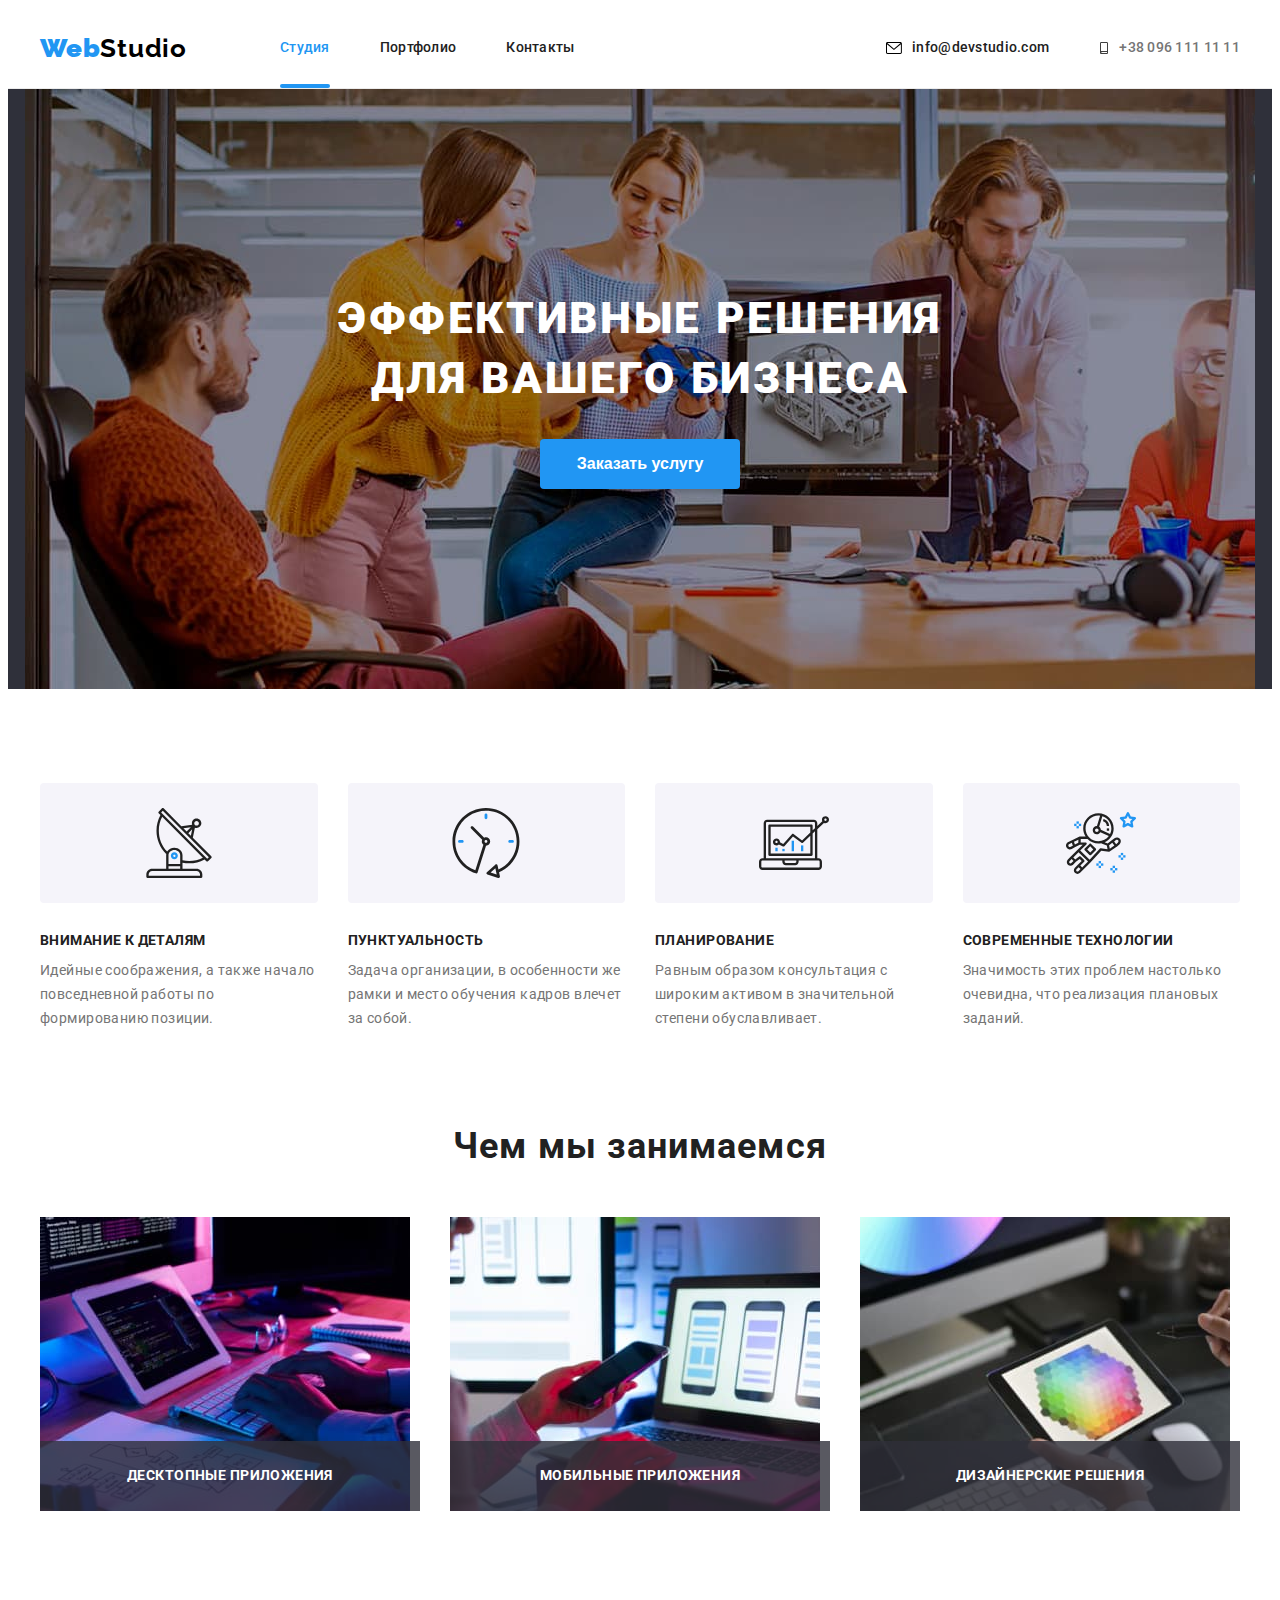
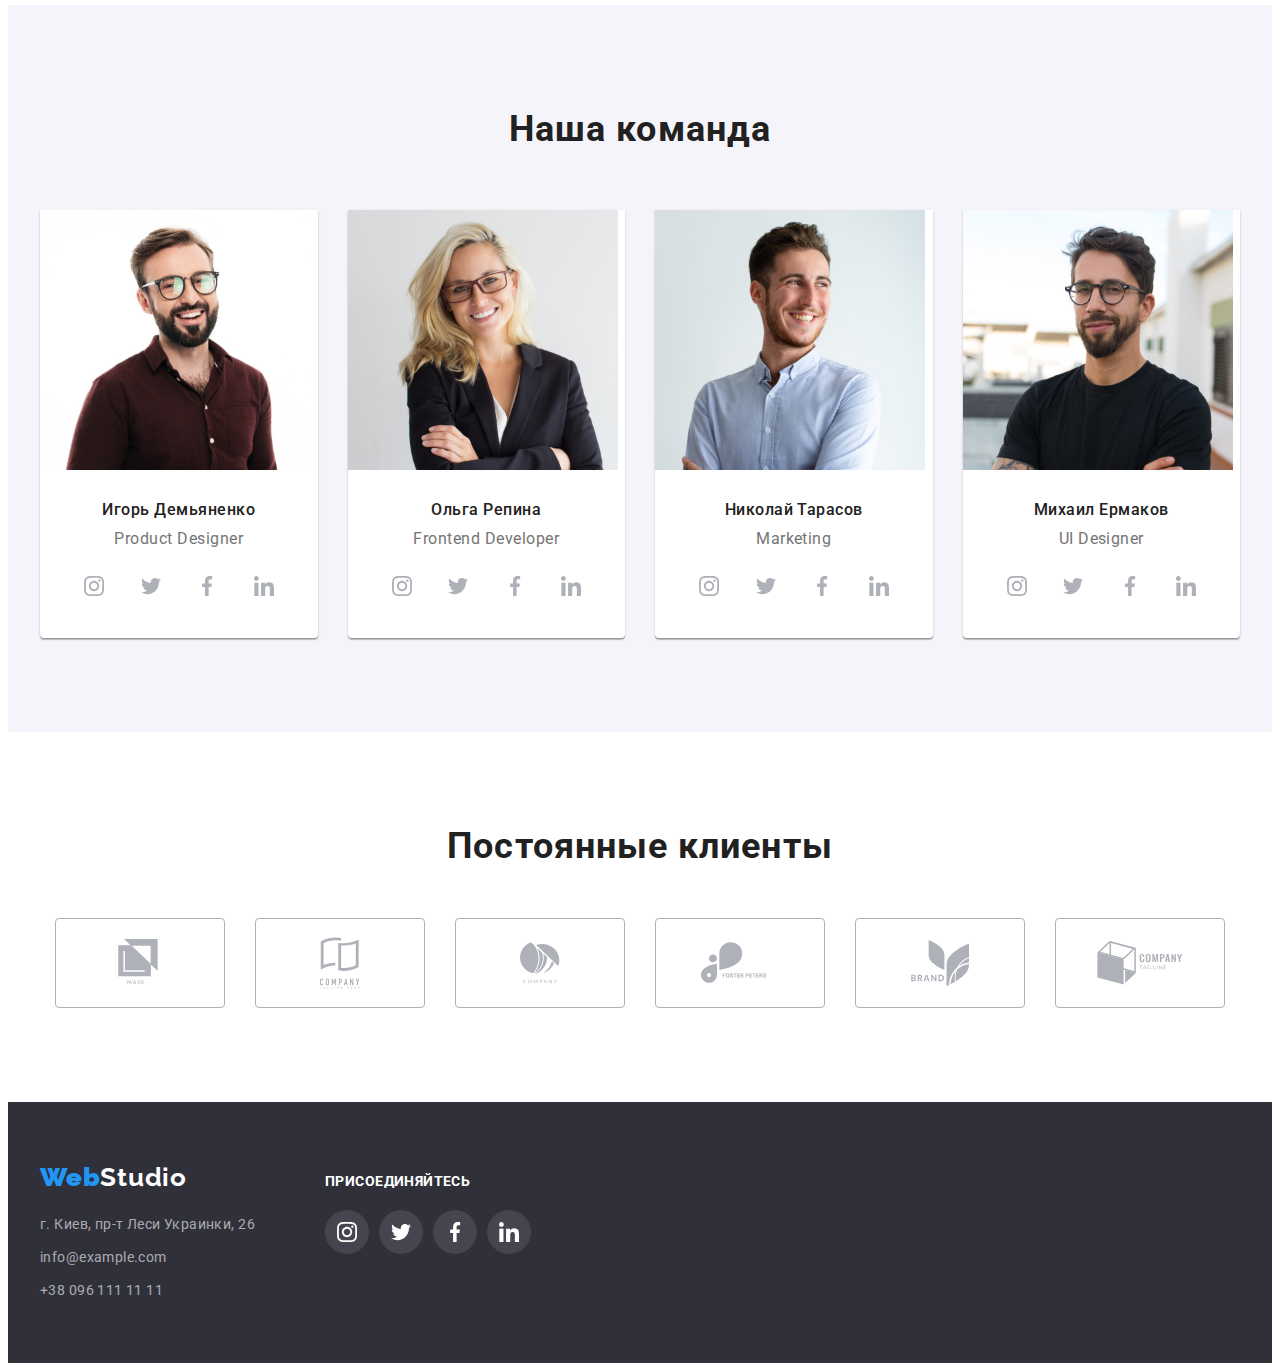
==== commit fd049fb0: "бекдроп" ====
--- a/index.html
+++ b/index.html
@@ -77,7 +77,7 @@
             Эффективные решения <br />
             для вашего бизнеса
           </h1>
-          <button class="modal-btn" type="button">Заказать услугу</button>
+          <button class="modal-btn" type="button" data-modal-open>Заказать услугу</button>
         </div>
       </section>
 
@@ -579,8 +579,15 @@
       </div>
       </div>
     </footer>
-    <div class="backdrop">
-      <div class="modal"></div>
+    <div class="backdrop is-hidden" data-modal>
+      <div class="modal">
+        <button type="button" class="modal-close-btn" data-modal-close>
+          <svg class="modal-close-btn-icon">
+            <use href="./images/sprite.svg#icon-Vector"></use>
+          </svg>
+        </button>
+      </div>
     </div>
+    <script src="./js/modal.js"></script>
   </body>
 </html>
--- a/css/styles.css
+++ b/css/styles.css
@@ -624,8 +624,9 @@
   top: 0;
   left: 0;
   width: 100vw;
-  height: 100vw;
+  height: 100vh;
   background-color: rgba(0, 0, 0, 0.2);
+  transition: all 250ms cubic-bezier(0.4, 0, 0.2, 1);
 }
 .modal {
   position: absolute;
@@ -638,6 +639,27 @@
   box-shadow: 0px 1px 3px rgba(0, 0, 0, 0.12), 0px 1px 1px rgba(0, 0, 0, 0.14),
     0px 2px 1px rgba(0, 0, 0, 0.2);
   border-radius: 4px;
+}
+.modal-close-btn {
+  position: absolute;
+  top: 8px;
+  right: 8px;
+
+  width: 30px;
+  height: 30px;
+  background: #ffffff;
+  border: 1px solid rgba(0, 0, 0, 0.1);
+  border-radius: 50%;
+  cursor: pointer;
+}
+.modal-close-btn-icon {
+  width: 11px;
+  height: 11px;
+}
+.is-hidden {
+  opacity: 0;
+  visibility: hidden;
+  pointer-events: none;
 }
 /* ======================Конец модального окна============== */
 
